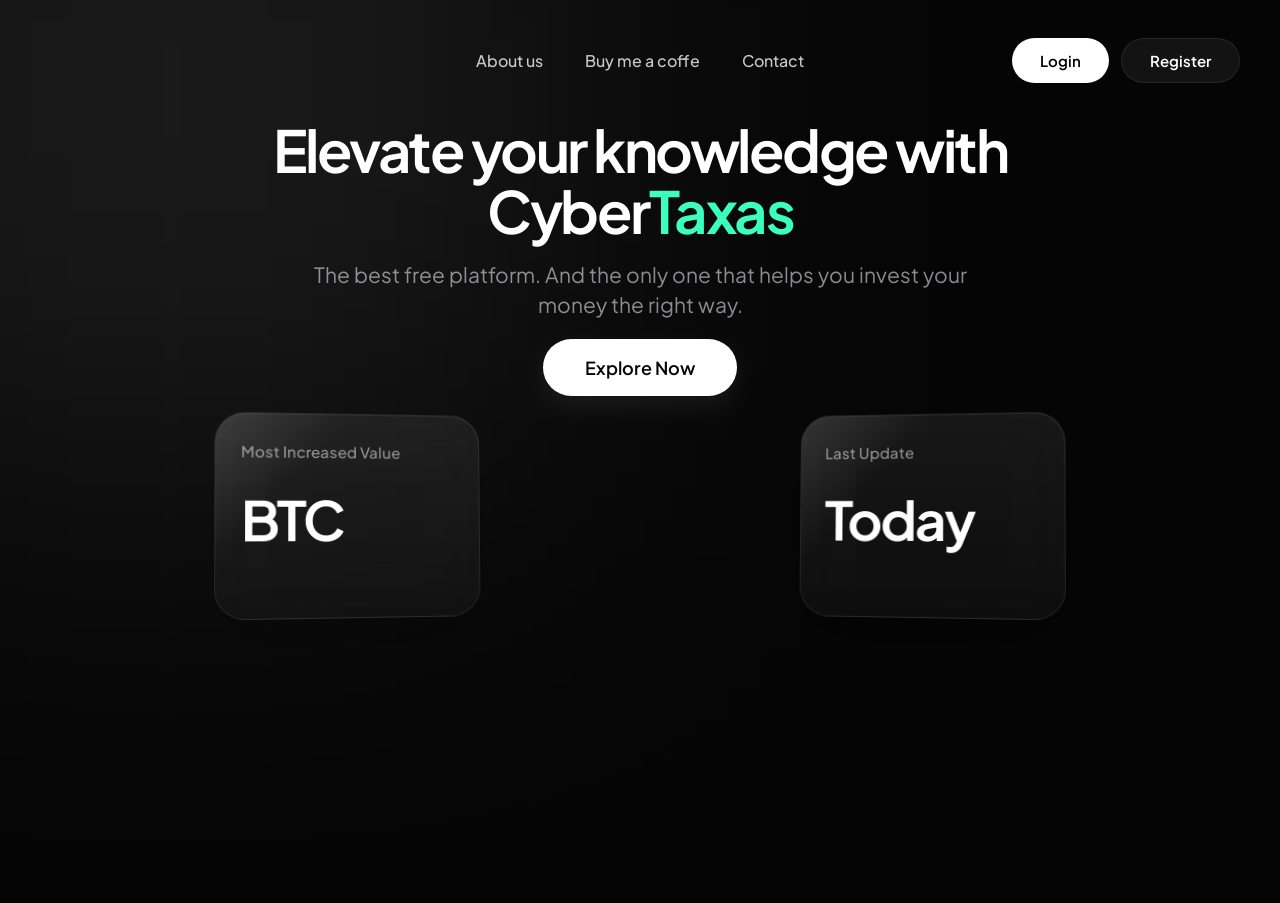
==== index.html @ c0848671 "ida 09/06" ====
<!doctype html>
<html lang="pt-br">
  <head>
    <meta charset="UTF-8" />
    <meta name="viewport" content="width=device-width, initial-scale=1.0" />
    <title>CyberTaxas | Elevate Your Knowledge</title>
    <link rel="stylesheet" href="css/styles.css" />
    <link rel="preconnect" href="https://fonts.googleapis.com" />
    <link rel="preconnect" href="https://fonts.gstatic.com" crossorigin />
    <link
      href="https://fonts.googleapis.com/css2?family=Plus+Jakarta+Sans:ital,wght@0,200..800;1,200..800&display=swap"
      rel="stylesheet"
    />
  </head>
  <body>
    <div class="bg-glow"></div>

    <main class="land-page">
      <header class="header">
        <nav class="links">
          <a href="aboutUs.html">About us</a>
          <a href="buyMeAcoffe.html">  Buy me a coffe</a>
          <a href="contato.html">Contact</a>
        </nav>

        <div class="login-buttons">
          <button class="btn btn-secondary">
            Login
          </button>
          <a href="register.html">
            <button class="btn btn-primary">Register</button>
          </a>
        </div>
      </header>

      <section class="main-brand">
        <h1 class="headline">
          Elevate your knowledge with Cyber<span
            style="color: rgb(56, 255, 189)"
            >Taxas</span
          >
        </h1>
        <p class="subheadline">
          The best free platform. And the only one that helps you invest your
          money the right way.
        </p>
        <a href="idh.html">
          <button class="btn btn-secondary button">Explore Now</button>
        </a>
      </section>

      <section class="visual-composition">
        <div class="floating-card card-left">
          <div class="card-header">
            <span class="card-title">Most Increased Value</span>
          </div>
          <h2 class="card-number">BTC</h2>
        </div>

        <div class="terra-video">
          <video autoplay muted loop playsinline class="coin-video">
            <source src="background.mp4" type="video/mp4" />
          </video>
        </div>

        <div class="floating-card card-right">
          <div class="card-header">
            <span class="card-title">Last Update</span>
          </div>
          <h2 class="card-number">Today</h2>
        </div>
      </section>
    </main>


  </body>
</html>
---- css/styles.css ----
* {
    margin: 0;
    padding: 0;
    box-sizing: border-box;
    font-family:
        "Plus Jakarta Sans",
        -apple-system,
        BlinkMacSystemFont,
        "SF Pro Display",
        "SF Pro",
        "Segoe UI",
        Roboto,
        sans-serif;
}

html,
body {
    width: 100%;
    height: 100%;
    overflow: hidden;
}

body {
    background-color: #050505;

    color: #ffffff;
    position: relative;
}

.bg-glow {
    position: absolute;

    width: 700px;
    height: 700px;

    left: -180px;
    top: -260px;

    background: rgba(255,255,255,0.10);

    filter: blur(180px);

    opacity: 0.95;

    mix-blend-mode: screen;

    z-index: 3;

    pointer-events: none;
}

.land-page {
    width: 100%;
    max-width: 1920px;

    margin: 0 auto;

    padding: 24px 40px;

    display: flex;
    flex-direction: column;
    align-items: center;

    position: relative;

    z-index: 1;
}


.header {
    width: 100%;

    height: 72px;

    display: flex;
    align-items: center;

    margin-bottom: 24px;

    position: relative;
}

.links {
    display: flex;
    gap: 42px;

    position: absolute;

    left: 50%;
    transform: translateX(-50%);
}

.links a {
    color: rgba(255,255,255,0.78);

    text-decoration: none;

    font-size: 16px;
    font-weight: 500;

    transition:
        opacity 0.25s ease,
        transform 0.25s ease;
}

.links a:hover {
    opacity: 1;
    transform: translateY(-1px);
}

.login-buttons {
    display: flex;
    gap: 12px;
    margin-left: auto;
    z-index: 2;
}

.btn {
    border: none;

    border-radius: 999px;

    cursor: pointer;

    font-weight: 600;

    transition:
        transform 0.25s ease,
        background 0.25s ease,
        opacity 0.25s ease;
}

.btn:hover {
    transform: scale(1.03);
}

.btn-primary {
    background: rgba(255,255,255,0.06);

    border: 1px solid rgba(255,255,255,0.08);

    color: white;

    padding: 12px 28px;

    font-size: 15px;

    backdrop-filter: blur(12px);
}

.btn-primary:hover {
    background: rgba(255,255,255,0.10);
}

.btn-secondary {
    background: white;

    color: black;

    padding: 12px 28px;

    font-size: 15px;
}

.button {
    padding: 17px 42px;

    font-size: 18px;

    box-shadow:
        0 10px 30px rgba(255,255,255,0.08);
}

/* ==========================================================================
   HERO TEXT
   ========================================================================== */

.main-brand {
    text-align: center;

    max-width: 880px;

    display: flex;
    flex-direction: column;
    align-items: center;

    gap: 18px;

    margin-bottom: 10px;

    position: relative;

    z-index: 5;
}

.headline {
    font-size: 58px;

    font-weight: 650;

    letter-spacing: -2.5px;

    line-height: 1.05;

    max-width: 900px;
}

.subheadline {
    color: #8A8A8E;

    font-size: 21px;

    line-height: 1.45;

    max-width: 680px;

    font-weight: 400;
}

.visual-composition {
    width: 100%;
    max-width: 1400px;

    height: 380px;

    display: flex;
    justify-content: center;
    align-items: center;

    position: relative;

    margin-top: -80px;

    perspective: 1400px;
}

.terra-video {
    position: absolute;

    width: 740px;
    height: 740px;

    top: 38%;
    left: 50%;
    transform: translate(-50%, -42%);
    
    z-index: 1;


    pointer-events: none;
}

.coin-video {
    width: 100%;
    height: 100%;

    object-fit: contain;

}


.floating-card {
    position: absolute;

    width: 260px;
    height: 205px;

    padding: 28px 24px;

    border-radius: 30px;

    background:
        linear-gradient(
            180deg,
            rgba(255,255,255,0.07),
            rgba(255,255,255,0.03)
        );

    border: 1px solid rgba(255,255,255,0.08);

    backdrop-filter: blur(24px);
    -webkit-backdrop-filter: blur(24px);

    box-shadow:
        0 20px 60px rgba(0,0,0,0.45),
        inset 0 1px 0 rgba(255,255,255,0.05);

    z-index: 4;

    overflow: hidden;
}

/* Reflexo interno premium */
.floating-card::before {
    content: "";

    position: absolute;

    inset: 0;

    background:
        linear-gradient(
            130deg,
            rgba(255,255,255,0.12),
            transparent 30%
        );

    pointer-events: none;
}

/* ==========================================================================
   POSICIONAMENTO DOS CARDS
   ========================================================================== */

.card-left {
    left: 15%;

    transform:
        rotateY(14deg)
        rotateX(4deg);

    animation:
        floatLeft 6s ease-in-out infinite;
}

.card-right {
    right: 15%;

    transform:
        rotateY(-14deg)
        rotateX(4deg);

    animation:
        floatRight 6s ease-in-out infinite;

    animation-delay: 3s;
}

/* ==========================================================================
   CARD CONTENT
   ========================================================================== */

.card-header {
    display: flex;
    justify-content: space-between;
    align-items: center;

    margin-bottom: 24px;
}

.card-title {
    color: rgba(255,255,255,0.52);

    font-size: 15px;

    font-weight: 500;
}

.card-arrow-btn {
    width: 28px;
    height: 28px;

    border: none;

    border-radius: 50%;

    background: white;

    color: black;

    display: flex;
    justify-content: center;
    align-items: center;

    cursor: pointer;
}

.card-number {
    font-size: 54px;

    font-weight: 650;

    letter-spacing: -2px;

    margin-bottom: 24px;
}

.progress-bar {
    width: 100%;
    height: 5px;

    border-radius: 999px;

    background: rgba(255,255,255,0.10);

    overflow: hidden;
}

.progress-fill {
    height: 100%;

    background: white;

    border-radius: inherit;
}

/* ==========================================================================
   ANIMAÇÕES
   ========================================================================== */

@keyframes floatLeft {
    0%, 100% {
        transform:
            translateY(0px)
            rotateY(14deg)
            rotateX(4deg);
    }

    50% {
        transform:
            translateY(-14px)
            rotateY(14deg)
            rotateX(4deg);
    }
}

@keyframes floatRight {
    0%, 100% {
        transform:
            translateY(0px)
            rotateY(-14deg)
            rotateX(4deg);
    }

    50% {
        transform:
            translateY(-14px)
            rotateY(-14deg)
            rotateX(4deg);
    }
}

/* ==========================================================================
   RESPONSIVIDADE
   ========================================================================== */

@media (max-width: 1200px) {

    .headline {
        font-size: 50px;
    }

    .terra-video {
        width: 620px;
        height: 620px;
    }

    .card-left {
        left: 10%;
    }

    .card-right {
        right: 10%;
    }
}

@media (max-width: 980px) {

    body {
        overflow-y: auto;
    }

    .links {
        display: none;
    }

    .headline {
        font-size: 42px;
    }

    .subheadline {
        font-size: 18px;
    }

    .visual-composition {
        height: 700px;
        margin-top: -20px;
    }

    .terra-video {
        width: 520px;
        height: 520px;

        top: 40%;
    }

    .floating-card {
        width: 240px;
        height: 190px;
    }

    .card-left {
        left: 5%;
        top: 52%;
    }

    .card-right {
        right: 5%;
        top: 18%;
    }
}

@media (max-width: 768px) {

    .land-page {
        padding: 20px;
    }

    .header {
        margin-bottom: 40px;
    }

    .headline {
        font-size: 36px;
        letter-spacing: -1.5px;
    }

    .subheadline {
        font-size: 16px;
    }

    .visual-composition {
        height: 650px;
    }

    .terra-video {
        width: 430px;
        height: 430px;

        top: 42%;
    }

    .floating-card {
        position: relative;

        left: unset;
        right: unset;
        top: unset;

        transform: none !important;

        animation: none;

        width: 100%;
        max-width: 320px;
    }

    .visual-composition {
        display: flex;
        flex-direction: column;
        gap: 24px;
    }
}
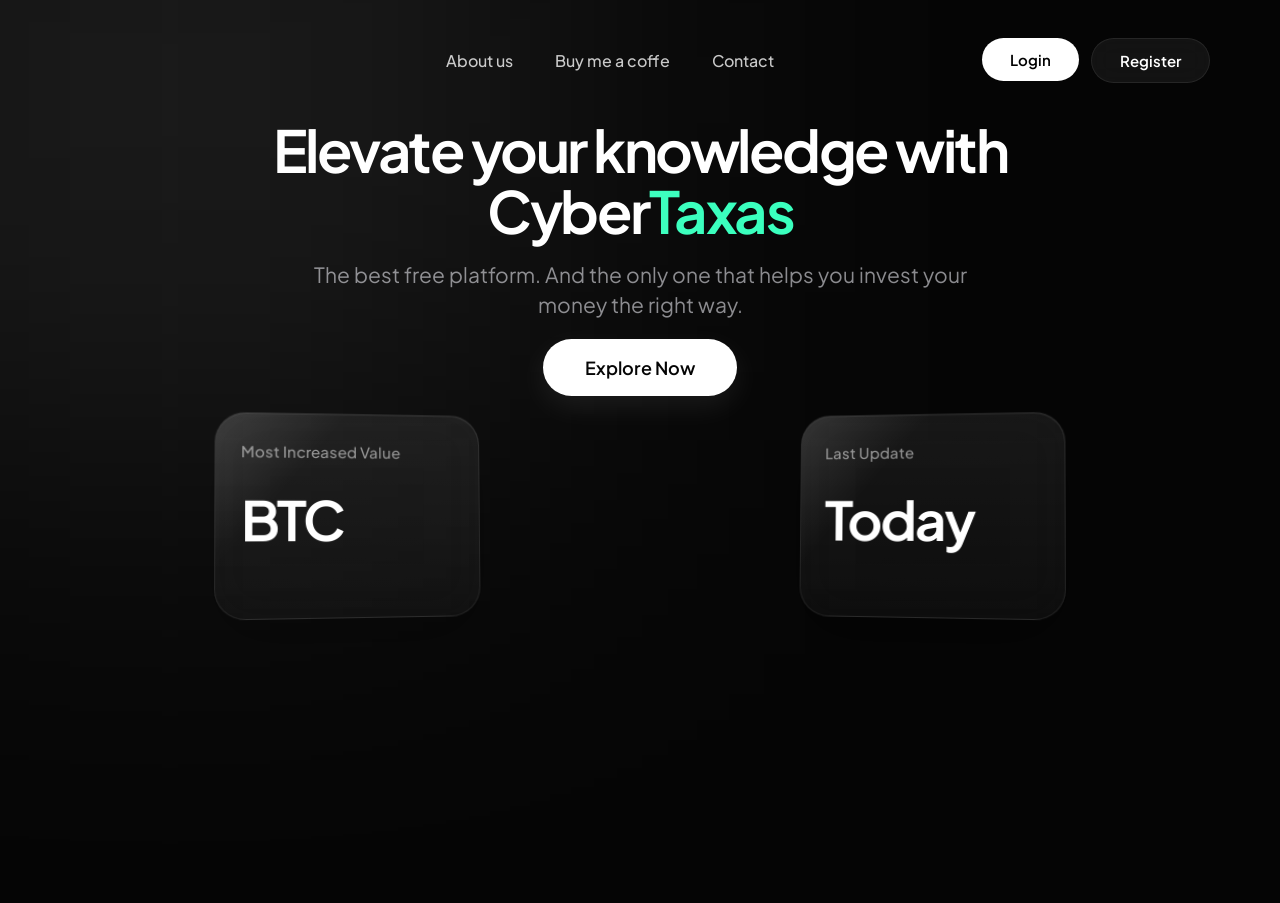
==== commit 831ed827: "ajustes no site, dia 10/06" ====
--- a/index.html
+++ b/index.html
@@ -19,14 +19,14 @@
       <header class="header">
         <nav class="links">
           <a href="aboutUs.html">About us</a>
-          <a href="buyMeAcoffe.html">  Buy me a coffe</a>
+          <a href="buyMeAcoffe.html"> Buy me a coffe</a>
           <a href="contato.html">Contact</a>
         </nav>
 
         <div class="login-buttons">
-          <button class="btn btn-secondary">
-            Login
-          </button>
+          <a href="login.html">
+            <button class="btn btn-secondary">Login</button>
+          </a>
           <a href="register.html">
             <button class="btn btn-primary">Register</button>
           </a>
@@ -71,7 +71,5 @@
         </div>
       </section>
     </main>
-
-
   </body>
 </html>
--- a/css/styles.css
+++ b/css/styles.css
@@ -1,174 +1,171 @@
 * {
-    margin: 0;
-    padding: 0;
-    box-sizing: border-box;
-    font-family:
-        "Plus Jakarta Sans",
-        -apple-system,
-        BlinkMacSystemFont,
-        "SF Pro Display",
-        "SF Pro",
-        "Segoe UI",
-        Roboto,
-        sans-serif;
+  margin: 0;
+  padding: 0;
+  box-sizing: border-box;
+  font-family:
+    "Plus Jakarta Sans",
+    -apple-system,
+    BlinkMacSystemFont,
+    "SF Pro Display",
+    "SF Pro",
+    "Segoe UI",
+    Roboto,
+    sans-serif;
 }
 
 html,
 body {
-    width: 100%;
-    height: 100%;
-    overflow: hidden;
+  width: 100%;
+  height: 100%;
+  overflow: hidden;
 }
 
 body {
-    background-color: #050505;
-
-    color: #ffffff;
-    position: relative;
+  background-color: #050505;
+
+  color: #ffffff;
+  position: relative;
 }
 
 .bg-glow {
-    position: absolute;
-
-    width: 700px;
-    height: 700px;
-
-    left: -180px;
-    top: -260px;
-
-    background: rgba(255,255,255,0.10);
-
-    filter: blur(180px);
-
-    opacity: 0.95;
-
-    mix-blend-mode: screen;
-
-    z-index: 3;
-
-    pointer-events: none;
+  position: absolute;
+
+  width: 700px;
+  height: 700px;
+
+  left: -180px;
+  top: -260px;
+
+  background: rgba(255, 255, 255, 0.1);
+
+  filter: blur(180px);
+
+  opacity: 0.95;
+
+  mix-blend-mode: screen;
+
+  z-index: 3;
+
+  pointer-events: none;
 }
 
 .land-page {
-    width: 100%;
-    max-width: 1920px;
-
-    margin: 0 auto;
-
-    padding: 24px 40px;
-
-    display: flex;
-    flex-direction: column;
-    align-items: center;
-
-    position: relative;
-
-    z-index: 1;
-}
-
+  width: 100%;
+  max-width: 1920px;
+
+  margin: 0 auto;
+
+  padding: 24px 40px;
+
+  display: flex;
+  flex-direction: column;
+  align-items: center;
+
+  position: relative;
+
+  z-index: 1;
+}
 
 .header {
-    width: 100%;
-
-    height: 72px;
-
-    display: flex;
-    align-items: center;
-
-    margin-bottom: 24px;
-
-    position: relative;
+  width: 100%;
+  height: 72px;
+  display: flex;
+  align-items: center;
+  justify-content: flex-end;
+  margin-bottom: 24px;
+  position: relative;
+  float: left;
+  left: -30px;
 }
 
 .links {
-    display: flex;
-    gap: 42px;
-
-    position: absolute;
-
-    left: 50%;
-    transform: translateX(-50%);
+  display: flex;
+  gap: 42px;
+
+  position: absolute;
+
+  left: 50%;
+  transform: translateX(-50%);
 }
 
 .links a {
-    color: rgba(255,255,255,0.78);
-
-    text-decoration: none;
-
-    font-size: 16px;
-    font-weight: 500;
-
-    transition:
-        opacity 0.25s ease,
-        transform 0.25s ease;
+  color: rgba(255, 255, 255, 0.78);
+
+  text-decoration: none;
+
+  font-size: 16px;
+  font-weight: 500;
+
+  transition:
+    opacity 0.25s ease,
+    transform 0.25s ease;
 }
 
 .links a:hover {
-    opacity: 1;
-    transform: translateY(-1px);
+  opacity: 1;
+  transform: translateY(-1px);
 }
 
 .login-buttons {
-    display: flex;
-    gap: 12px;
-    margin-left: auto;
-    z-index: 2;
+  display: flex;
+  gap: 12px;
+  margin-left: auto;
+  z-index: 2;
 }
 
 .btn {
-    border: none;
-
-    border-radius: 999px;
-
-    cursor: pointer;
-
-    font-weight: 600;
-
-    transition:
-        transform 0.25s ease,
-        background 0.25s ease,
-        opacity 0.25s ease;
+  border: none;
+
+  border-radius: 999px;
+
+  cursor: pointer;
+
+  font-weight: 600;
+
+  transition:
+    transform 0.25s ease,
+    background 0.25s ease,
+    opacity 0.25s ease;
 }
 
 .btn:hover {
-    transform: scale(1.03);
+  transform: scale(1.03);
 }
 
 .btn-primary {
-    background: rgba(255,255,255,0.06);
-
-    border: 1px solid rgba(255,255,255,0.08);
-
-    color: white;
-
-    padding: 12px 28px;
-
-    font-size: 15px;
-
-    backdrop-filter: blur(12px);
+  background: rgba(255, 255, 255, 0.06);
+
+  border: 1px solid rgba(255, 255, 255, 0.08);
+
+  color: white;
+
+  padding: 12px 28px;
+
+  font-size: 15px;
+
+  backdrop-filter: blur(12px);
 }
 
 .btn-primary:hover {
-    background: rgba(255,255,255,0.10);
+  background: rgba(255, 255, 255, 0.1);
 }
 
 .btn-secondary {
-    background: white;
-
-    color: black;
-
-    padding: 12px 28px;
-
-    font-size: 15px;
+  background: white;
+
+  color: black;
+
+  padding: 12px 28px;
+
+  font-size: 15px;
 }
 
 .button {
-    padding: 17px 42px;
-
-    font-size: 18px;
-
-    box-shadow:
-        0 10px 30px rgba(255,255,255,0.08);
+  padding: 17px 42px;
+
+  font-size: 18px;
+
+  box-shadow: 0 10px 30px rgba(255, 255, 255, 0.08);
 }
 
 /* ==========================================================================
@@ -176,136 +173,131 @@
    ========================================================================== */
 
 .main-brand {
-    text-align: center;
-
-    max-width: 880px;
-
-    display: flex;
-    flex-direction: column;
-    align-items: center;
-
-    gap: 18px;
-
-    margin-bottom: 10px;
-
-    position: relative;
-
-    z-index: 5;
+  text-align: center;
+
+  max-width: 880px;
+
+  display: flex;
+  flex-direction: column;
+  align-items: center;
+
+  gap: 18px;
+
+  margin-bottom: 10px;
+
+  position: relative;
+
+  z-index: 5;
 }
 
 .headline {
-    font-size: 58px;
-
-    font-weight: 650;
-
-    letter-spacing: -2.5px;
-
-    line-height: 1.05;
-
-    max-width: 900px;
+  font-size: 58px;
+
+  font-weight: 650;
+
+  letter-spacing: -2.5px;
+
+  line-height: 1.05;
+
+  max-width: 900px;
 }
 
 .subheadline {
-    color: #8A8A8E;
-
-    font-size: 21px;
-
-    line-height: 1.45;
-
-    max-width: 680px;
-
-    font-weight: 400;
+  color: #8a8a8e;
+
+  font-size: 21px;
+
+  line-height: 1.45;
+
+  max-width: 680px;
+
+  font-weight: 400;
 }
 
 .visual-composition {
-    width: 100%;
-    max-width: 1400px;
-
-    height: 380px;
-
-    display: flex;
-    justify-content: center;
-    align-items: center;
-
-    position: relative;
-
-    margin-top: -80px;
-
-    perspective: 1400px;
+  width: 100%;
+  max-width: 1400px;
+
+  height: 380px;
+
+  display: flex;
+  justify-content: center;
+  align-items: center;
+
+  position: relative;
+
+  margin-top: -80px;
+
+  perspective: 1400px;
 }
 
 .terra-video {
-    position: absolute;
-
-    width: 740px;
-    height: 740px;
-
-    top: 38%;
-    left: 50%;
-    transform: translate(-50%, -42%);
-    
-    z-index: 1;
-
-
-    pointer-events: none;
+  position: absolute;
+
+  width: 740px;
+  height: 740px;
+
+  top: 38%;
+  left: 50%;
+  transform: translate(-50%, -42%);
+
+  z-index: 1;
+
+  pointer-events: none;
 }
 
 .coin-video {
-    width: 100%;
-    height: 100%;
-
-    object-fit: contain;
-
-}
-
+  width: 100%;
+  height: 100%;
+
+  object-fit: contain;
+}
 
 .floating-card {
-    position: absolute;
-
-    width: 260px;
-    height: 205px;
-
-    padding: 28px 24px;
-
-    border-radius: 30px;
-
-    background:
-        linear-gradient(
-            180deg,
-            rgba(255,255,255,0.07),
-            rgba(255,255,255,0.03)
-        );
-
-    border: 1px solid rgba(255,255,255,0.08);
-
-    backdrop-filter: blur(24px);
-    -webkit-backdrop-filter: blur(24px);
-
-    box-shadow:
-        0 20px 60px rgba(0,0,0,0.45),
-        inset 0 1px 0 rgba(255,255,255,0.05);
-
-    z-index: 4;
-
-    overflow: hidden;
+  position: absolute;
+
+  width: 260px;
+  height: 205px;
+
+  padding: 28px 24px;
+
+  border-radius: 30px;
+
+  background: linear-gradient(
+    180deg,
+    rgba(255, 255, 255, 0.07),
+    rgba(255, 255, 255, 0.03)
+  );
+
+  border: 1px solid rgba(255, 255, 255, 0.08);
+
+  backdrop-filter: blur(24px);
+  -webkit-backdrop-filter: blur(24px);
+
+  box-shadow:
+    0 20px 60px rgba(0, 0, 0, 0.45),
+    inset 0 1px 0 rgba(255, 255, 255, 0.05);
+
+  z-index: 4;
+
+  overflow: hidden;
 }
 
 /* Reflexo interno premium */
 .floating-card::before {
-    content: "";
-
-    position: absolute;
-
-    inset: 0;
-
-    background:
-        linear-gradient(
-            130deg,
-            rgba(255,255,255,0.12),
-            transparent 30%
-        );
-
-    pointer-events: none;
+  content: "";
+
+  position: absolute;
+
+  inset: 0;
+
+  background: linear-gradient(
+    130deg,
+    rgba(255, 255, 255, 0.12),
+    transparent 30%
+  );
+
+  pointer-events: none;
 }
 
 /* ==========================================================================
@@ -313,27 +305,21 @@
    ========================================================================== */
 
 .card-left {
-    left: 15%;
-
-    transform:
-        rotateY(14deg)
-        rotateX(4deg);
-
-    animation:
-        floatLeft 6s ease-in-out infinite;
+  left: 15%;
+
+  transform: rotateY(14deg) rotateX(4deg);
+
+  animation: floatLeft 6s ease-in-out infinite;
 }
 
 .card-right {
-    right: 15%;
-
-    transform:
-        rotateY(-14deg)
-        rotateX(4deg);
-
-    animation:
-        floatRight 6s ease-in-out infinite;
-
-    animation-delay: 3s;
+  right: 15%;
+
+  transform: rotateY(-14deg) rotateX(4deg);
+
+  animation: floatRight 6s ease-in-out infinite;
+
+  animation-delay: 3s;
 }
 
 /* ==========================================================================
@@ -341,67 +327,67 @@
    ========================================================================== */
 
 .card-header {
-    display: flex;
-    justify-content: space-between;
-    align-items: center;
-
-    margin-bottom: 24px;
+  display: flex;
+  justify-content: space-between;
+  align-items: center;
+
+  margin-bottom: 24px;
 }
 
 .card-title {
-    color: rgba(255,255,255,0.52);
-
-    font-size: 15px;
-
-    font-weight: 500;
+  color: rgba(255, 255, 255, 0.52);
+
+  font-size: 15px;
+
+  font-weight: 500;
 }
 
 .card-arrow-btn {
-    width: 28px;
-    height: 28px;
-
-    border: none;
-
-    border-radius: 50%;
-
-    background: white;
-
-    color: black;
-
-    display: flex;
-    justify-content: center;
-    align-items: center;
-
-    cursor: pointer;
+  width: 28px;
+  height: 28px;
+
+  border: none;
+
+  border-radius: 50%;
+
+  background: white;
+
+  color: black;
+
+  display: flex;
+  justify-content: center;
+  align-items: center;
+
+  cursor: pointer;
 }
 
 .card-number {
-    font-size: 54px;
-
-    font-weight: 650;
-
-    letter-spacing: -2px;
-
-    margin-bottom: 24px;
+  font-size: 54px;
+
+  font-weight: 650;
+
+  letter-spacing: -2px;
+
+  margin-bottom: 24px;
 }
 
 .progress-bar {
-    width: 100%;
-    height: 5px;
-
-    border-radius: 999px;
-
-    background: rgba(255,255,255,0.10);
-
-    overflow: hidden;
+  width: 100%;
+  height: 5px;
+
+  border-radius: 999px;
+
+  background: rgba(255, 255, 255, 0.1);
+
+  overflow: hidden;
 }
 
 .progress-fill {
-    height: 100%;
-
-    background: white;
-
-    border-radius: inherit;
+  height: 100%;
+
+  background: white;
+
+  border-radius: inherit;
 }
 
 /* ==========================================================================
@@ -409,35 +395,25 @@
    ========================================================================== */
 
 @keyframes floatLeft {
-    0%, 100% {
-        transform:
-            translateY(0px)
-            rotateY(14deg)
-            rotateX(4deg);
-    }
-
-    50% {
-        transform:
-            translateY(-14px)
-            rotateY(14deg)
-            rotateX(4deg);
-    }
+  0%,
+  100% {
+    transform: translateY(0px) rotateY(14deg) rotateX(4deg);
+  }
+
+  50% {
+    transform: translateY(-14px) rotateY(14deg) rotateX(4deg);
+  }
 }
 
 @keyframes floatRight {
-    0%, 100% {
-        transform:
-            translateY(0px)
-            rotateY(-14deg)
-            rotateX(4deg);
-    }
-
-    50% {
-        transform:
-            translateY(-14px)
-            rotateY(-14deg)
-            rotateX(4deg);
-    }
+  0%,
+  100% {
+    transform: translateY(0px) rotateY(-14deg) rotateX(4deg);
+  }
+
+  50% {
+    transform: translateY(-14px) rotateY(-14deg) rotateX(4deg);
+  }
 }
 
 /* ==========================================================================
@@ -445,119 +421,116 @@
    ========================================================================== */
 
 @media (max-width: 1200px) {
-
-    .headline {
-        font-size: 50px;
-    }
-
-    .terra-video {
-        width: 620px;
-        height: 620px;
-    }
-
-    .card-left {
-        left: 10%;
-    }
-
-    .card-right {
-        right: 10%;
-    }
+  .headline {
+    font-size: 50px;
+  }
+
+  .terra-video {
+    width: 620px;
+    height: 620px;
+  }
+
+  .card-left {
+    left: 10%;
+  }
+
+  .card-right {
+    right: 10%;
+  }
 }
 
 @media (max-width: 980px) {
-
-    body {
-        overflow-y: auto;
-    }
-
-    .links {
-        display: none;
-    }
-
-    .headline {
-        font-size: 42px;
-    }
-
-    .subheadline {
-        font-size: 18px;
-    }
-
-    .visual-composition {
-        height: 700px;
-        margin-top: -20px;
-    }
-
-    .terra-video {
-        width: 520px;
-        height: 520px;
-
-        top: 40%;
-    }
-
-    .floating-card {
-        width: 240px;
-        height: 190px;
-    }
-
-    .card-left {
-        left: 5%;
-        top: 52%;
-    }
-
-    .card-right {
-        right: 5%;
-        top: 18%;
-    }
+  body {
+    overflow-y: auto;
+  }
+
+  .links {
+    display: none;
+  }
+
+  .headline {
+    font-size: 42px;
+  }
+
+  .subheadline {
+    font-size: 18px;
+  }
+
+  .visual-composition {
+    height: 700px;
+    margin-top: -20px;
+  }
+
+  .terra-video {
+    width: 520px;
+    height: 520px;
+
+    top: 40%;
+  }
+
+  .floating-card {
+    width: 240px;
+    height: 190px;
+  }
+
+  .card-left {
+    left: 5%;
+    top: 52%;
+  }
+
+  .card-right {
+    right: 5%;
+    top: 18%;
+  }
 }
 
 @media (max-width: 768px) {
-
-    .land-page {
-        padding: 20px;
-    }
-
-    .header {
-        margin-bottom: 40px;
-    }
-
-    .headline {
-        font-size: 36px;
-        letter-spacing: -1.5px;
-    }
-
-    .subheadline {
-        font-size: 16px;
-    }
-
-    .visual-composition {
-        height: 650px;
-    }
-
-    .terra-video {
-        width: 430px;
-        height: 430px;
-
-        top: 42%;
-    }
-
-    .floating-card {
-        position: relative;
-
-        left: unset;
-        right: unset;
-        top: unset;
-
-        transform: none !important;
-
-        animation: none;
-
-        width: 100%;
-        max-width: 320px;
-    }
-
-    .visual-composition {
-        display: flex;
-        flex-direction: column;
-        gap: 24px;
-    }
-}   +  .land-page {
+    padding: 20px;
+  }
+
+  .header {
+    margin-bottom: 40px;
+  }
+
+  .headline {
+    font-size: 36px;
+    letter-spacing: -1.5px;
+  }
+
+  .subheadline {
+    font-size: 16px;
+  }
+
+  .visual-composition {
+    height: 650px;
+  }
+
+  .terra-video {
+    width: 430px;
+    height: 430px;
+
+    top: 42%;
+  }
+
+  .floating-card {
+    position: relative;
+
+    left: unset;
+    right: unset;
+    top: unset;
+
+    transform: none !important;
+
+    animation: none;
+
+    width: 100%;
+    max-width: 320px;
+  }
+
+  .visual-composition {
+    display: flex;
+    flex-direction: column;
+    gap: 24px;
+  }
+}
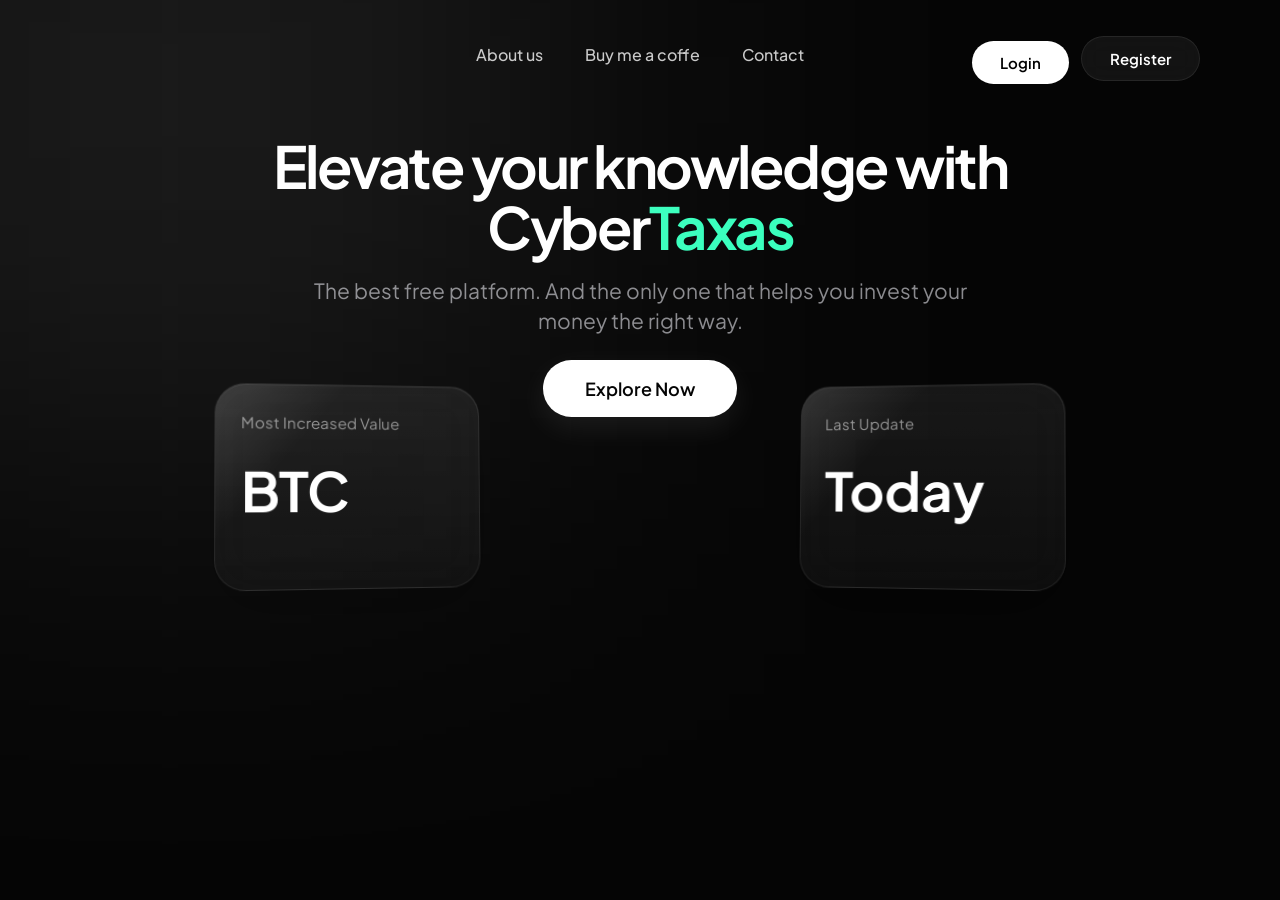
==== commit 05602732: "alterações para adaptação ao mobile" ====
--- a/index.html
+++ b/index.html
@@ -20,7 +20,7 @@
         <nav class="links">
           <a href="aboutUs.html">About us</a>
           <a href="buyMeAcoffe.html"> Buy me a coffe</a>
-          <a href="contato.html">Contact</a>
+          <a href="#">Contact</a>
         </nav>
 
         <div class="login-buttons">
--- a/css/styles.css
+++ b/css/styles.css
@@ -7,7 +7,6 @@
     -apple-system,
     BlinkMacSystemFont,
     "SF Pro Display",
-    "SF Pro",
     "Segoe UI",
     Roboto,
     sans-serif;
@@ -22,39 +21,30 @@
 
 body {
   background-color: #050505;
-
   color: #ffffff;
   position: relative;
 }
 
+/* GLOW */
 .bg-glow {
   position: absolute;
-
   width: 700px;
   height: 700px;
-
   left: -180px;
   top: -260px;
-
   background: rgba(255, 255, 255, 0.1);
-
   filter: blur(180px);
-
   opacity: 0.95;
-
   mix-blend-mode: screen;
-
   z-index: 3;
-
   pointer-events: none;
 }
 
+/* CONTAINER */
 .land-page {
   width: 100%;
   max-width: 1920px;
-
   margin: 0 auto;
-
   padding: 24px 40px;
 
   display: flex;
@@ -62,158 +52,129 @@
   align-items: center;
 
   position: relative;
-
   z-index: 1;
 }
 
+/* HEADER */
 .header {
   width: 100%;
   height: 72px;
+
   display: flex;
   align-items: center;
   justify-content: flex-end;
-  margin-bottom: 24px;
-  position: relative;
-  float: left;
-  left: -30px;
-}
-
+
+  position: relative;
+}
+
+/* MENU CENTRAL */
 .links {
   display: flex;
   gap: 42px;
 
   position: absolute;
-
+  top: 20px;
   left: 50%;
   transform: translateX(-50%);
 }
 
 .links a {
   color: rgba(255, 255, 255, 0.78);
-
   text-decoration: none;
-
   font-size: 16px;
   font-weight: 500;
 
-  transition:
-    opacity 0.25s ease,
-    transform 0.25s ease;
+  transition: 0.25s;
 }
 
 .links a:hover {
   opacity: 1;
-  transform: translateY(-1px);
-}
-
+  transform: translateY(-2px);
+  color: #ffffff;
+}
+
+/* LOGIN BUTTONS */
 .login-buttons {
+  position: absolute;
+  top: 12px;
+  right: 40px;
+
   display: flex;
   gap: 12px;
-  margin-left: auto;
-  z-index: 2;
-}
-
+}
+
+/* BOTÕES */
 .btn {
   border: none;
-
   border-radius: 999px;
-
   cursor: pointer;
-
   font-weight: 600;
 
-  transition:
-    transform 0.25s ease,
-    background 0.25s ease,
-    opacity 0.25s ease;
+  transition: 0.25s;
 }
 
 .btn:hover {
-  transform: scale(1.03);
+  transform: scale(1.05);
 }
 
 .btn-primary {
   background: rgba(255, 255, 255, 0.06);
-
   border: 1px solid rgba(255, 255, 255, 0.08);
-
   color: white;
-
   padding: 12px 28px;
-
   font-size: 15px;
-
   backdrop-filter: blur(12px);
 }
 
 .btn-primary:hover {
-  background: rgba(255, 255, 255, 0.1);
+  background: rgba(255, 255, 255, 0.12);
 }
 
 .btn-secondary {
   background: white;
-
   color: black;
-
   padding: 12px 28px;
-
   font-size: 15px;
+  margin-top: 5px;
 }
 
 .button {
   padding: 17px 42px;
-
   font-size: 18px;
-
   box-shadow: 0 10px 30px rgba(255, 255, 255, 0.08);
-}
-
-/* ==========================================================================
-   HERO TEXT
-   ========================================================================== */
-
+  
+}
+
+/* HERO */
 .main-brand {
   text-align: center;
-
   max-width: 880px;
 
   display: flex;
   flex-direction: column;
   align-items: center;
-
   gap: 18px;
 
-  margin-bottom: 10px;
-
-  position: relative;
-
+  margin-top: 40px;
+  position: relative;
   z-index: 5;
 }
 
 .headline {
   font-size: 58px;
-
   font-weight: 650;
-
   letter-spacing: -2.5px;
-
   line-height: 1.05;
-
-  max-width: 900px;
 }
 
 .subheadline {
   color: #8a8a8e;
-
   font-size: 21px;
-
   line-height: 1.45;
-
   max-width: 680px;
-
-  font-weight: 400;
-}
-
+}
+
+/* VISUAL */
 .visual-composition {
   width: 100%;
   max-width: 1400px;
@@ -225,15 +186,14 @@
   align-items: center;
 
   position: relative;
-
-  margin-top: -80px;
+  margin-top: -120px;
 
   perspective: 1400px;
 }
 
+/* VIDEO */
 .terra-video {
   position: absolute;
-
   width: 740px;
   height: 740px;
 
@@ -242,17 +202,16 @@
   transform: translate(-50%, -42%);
 
   z-index: 1;
-
   pointer-events: none;
 }
 
 .coin-video {
   width: 100%;
   height: 100%;
-
   object-fit: contain;
 }
 
+/* CARDS */
 .floating-card {
   position: absolute;
 
@@ -260,7 +219,6 @@
   height: 205px;
 
   padding: 28px 24px;
-
   border-radius: 30px;
 
   background: linear-gradient(
@@ -279,16 +237,12 @@
     inset 0 1px 0 rgba(255, 255, 255, 0.05);
 
   z-index: 4;
-
   overflow: hidden;
 }
 
-/* Reflexo interno premium */
 .floating-card::before {
   content: "";
-
-  position: absolute;
-
+  position: absolute;
   inset: 0;
 
   background: linear-gradient(
@@ -296,110 +250,45 @@
     rgba(255, 255, 255, 0.12),
     transparent 30%
   );
-
-  pointer-events: none;
-}
-
-/* ==========================================================================
-   POSICIONAMENTO DOS CARDS
-   ========================================================================== */
-
+}
+
+/* POSIÇÃO CARDS */
 .card-left {
   left: 15%;
-
   transform: rotateY(14deg) rotateX(4deg);
-
   animation: floatLeft 6s ease-in-out infinite;
 }
 
 .card-right {
   right: 15%;
-
   transform: rotateY(-14deg) rotateX(4deg);
-
   animation: floatRight 6s ease-in-out infinite;
-
   animation-delay: 3s;
 }
 
-/* ==========================================================================
-   CARD CONTENT
-   ========================================================================== */
-
+/* CARD CONTENT */
 .card-header {
   display: flex;
   justify-content: space-between;
-  align-items: center;
-
   margin-bottom: 24px;
 }
 
 .card-title {
   color: rgba(255, 255, 255, 0.52);
-
   font-size: 15px;
-
-  font-weight: 500;
-}
-
-.card-arrow-btn {
-  width: 28px;
-  height: 28px;
-
-  border: none;
-
-  border-radius: 50%;
-
-  background: white;
-
-  color: black;
-
-  display: flex;
-  justify-content: center;
-  align-items: center;
-
-  cursor: pointer;
 }
 
 .card-number {
   font-size: 54px;
-
   font-weight: 650;
-
-  letter-spacing: -2px;
-
-  margin-bottom: 24px;
-}
-
-.progress-bar {
-  width: 100%;
-  height: 5px;
-
-  border-radius: 999px;
-
-  background: rgba(255, 255, 255, 0.1);
-
-  overflow: hidden;
-}
-
-.progress-fill {
-  height: 100%;
-
-  background: white;
-
-  border-radius: inherit;
-}
-
-/* ==========================================================================
-   ANIMAÇÕES
-   ========================================================================== */
-
+}
+
+/* ANIMAÇÕES */
 @keyframes floatLeft {
   0%,
   100% {
-    transform: translateY(0px) rotateY(14deg) rotateX(4deg);
-  }
-
+    transform: translateY(0) rotateY(14deg) rotateX(4deg);
+  }
   50% {
     transform: translateY(-14px) rotateY(14deg) rotateX(4deg);
   }
@@ -408,44 +297,40 @@
 @keyframes floatRight {
   0%,
   100% {
-    transform: translateY(0px) rotateY(-14deg) rotateX(4deg);
-  }
-
+    transform: translateY(0) rotateY(-14deg) rotateX(4deg);
+  }
   50% {
     transform: translateY(-14px) rotateY(-14deg) rotateX(4deg);
   }
 }
 
-/* ==========================================================================
-   RESPONSIVIDADE
-   ========================================================================== */
-
-@media (max-width: 1200px) {
-  .headline {
-    font-size: 50px;
-  }
-
-  .terra-video {
-    width: 620px;
-    height: 620px;
-  }
-
-  .card-left {
-    left: 10%;
-  }
-
-  .card-right {
-    right: 10%;
-  }
-}
-
+/* RESPONSIVO */
 @media (max-width: 980px) {
   body {
     overflow-y: auto;
   }
 
-  .links {
-    display: none;
+  @media (max-width: 980px) {
+    .links {
+      display: flex;
+      flex-direction: row;
+      justify-content: center;
+      gap: 20px;
+
+      position: absolute;
+      top: 10px;
+      left: 50%;
+      transform: translateX(-50%);
+
+      width: 100%;
+    }
+
+    .links a {
+      font-size: 14px;
+    }
+    .login-buttons {
+      top: 50px;
+    }
   }
 
   .headline {
@@ -460,28 +345,6 @@
     height: 700px;
     margin-top: -20px;
   }
-
-  .terra-video {
-    width: 520px;
-    height: 520px;
-
-    top: 40%;
-  }
-
-  .floating-card {
-    width: 240px;
-    height: 190px;
-  }
-
-  .card-left {
-    left: 5%;
-    top: 52%;
-  }
-
-  .card-right {
-    right: 5%;
-    top: 18%;
-  }
 }
 
 @media (max-width: 768px) {
@@ -489,13 +352,8 @@
     padding: 20px;
   }
 
-  .header {
-    margin-bottom: 40px;
-  }
-
   .headline {
     font-size: 36px;
-    letter-spacing: -1.5px;
   }
 
   .subheadline {
@@ -503,34 +361,15 @@
   }
 
   .visual-composition {
-    height: 650px;
-  }
-
-  .terra-video {
-    width: 430px;
-    height: 430px;
-
-    top: 42%;
+    flex-direction: column;
+    gap: 24px;
   }
 
   .floating-card {
     position: relative;
-
-    left: unset;
-    right: unset;
-    top: unset;
-
     transform: none !important;
-
     animation: none;
-
     width: 100%;
     max-width: 320px;
   }
-
-  .visual-composition {
-    display: flex;
-    flex-direction: column;
-    gap: 24px;
-  }
-}
+}
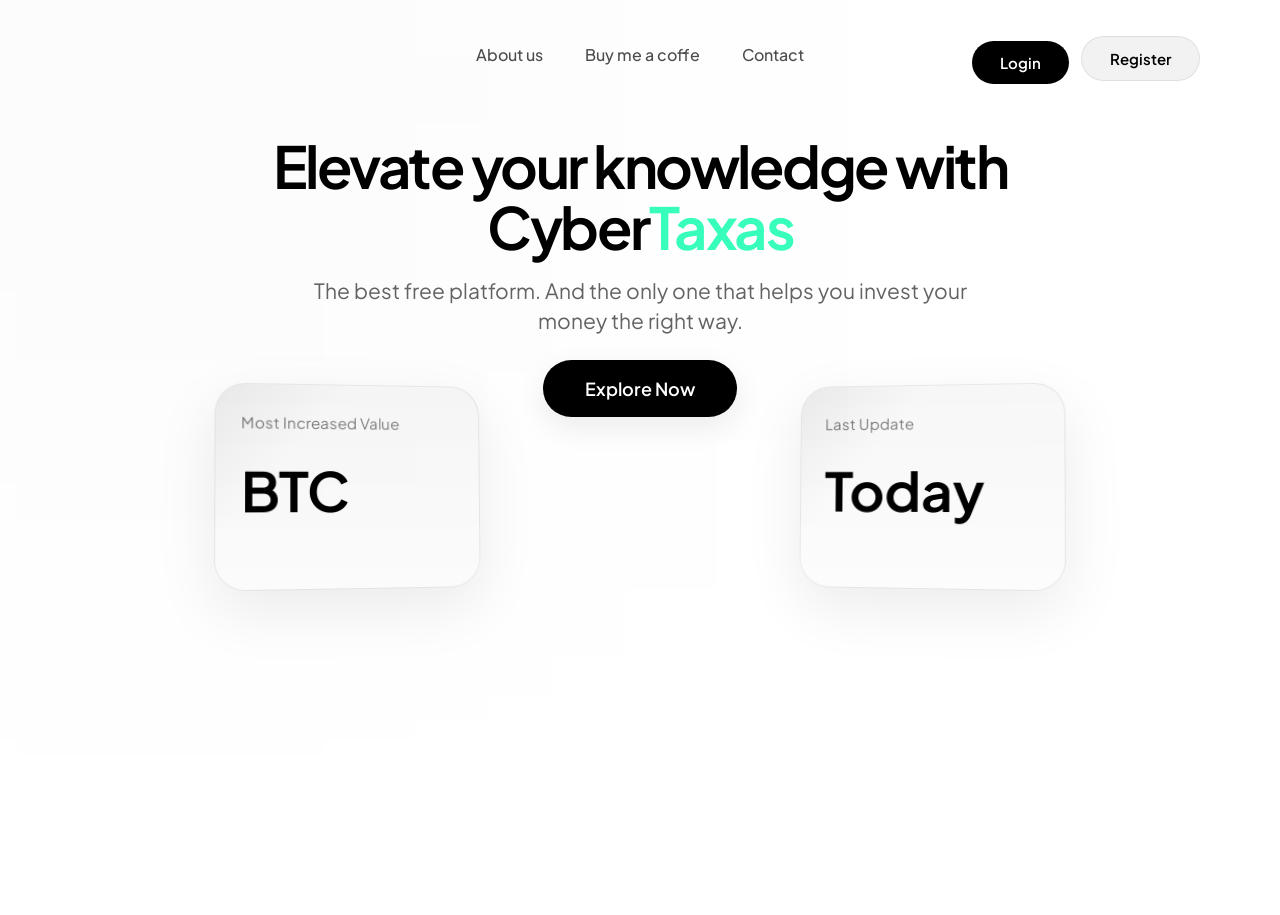
==== commit 02743578: "About Us refeito" ====
--- a/index.html
+++ b/index.html
@@ -57,11 +57,15 @@
           <h2 class="card-number">BTC</h2>
         </div>
 
-        <div class="terra-video">
-          <video autoplay muted loop playsinline class="coin-video">
-            <source src="background.mp4" type="video/mp4" />
-          </video>
-        </div>
+      <div class="terra-video">
+        <video autoplay muted loop playsinline class="coin-video video-light">
+          <source src="videos/background-light.mp4" type="video/mp4" />
+        </video>
+
+        <video autoplay muted loop playsinline class="coin-video video-dark">
+          <source src="videos/background-dark.mp4" type="video/mp4" />
+        </video>
+      </div>
 
         <div class="floating-card card-right">
           <div class="card-header">
--- a/css/styles.css
+++ b/css/styles.css
@@ -1,3 +1,87 @@
+:root {
+  --bg-color: #050505;
+  --text-primary: #ffffff;
+  --text-secondary: #8a8a8e;
+  --text-links: rgba(255, 255, 255, 0.78);
+  
+  --card-bg: linear-gradient(180deg, rgba(255, 255, 255, 0.07), rgba(255, 255, 255, 0.03));
+  --card-border: rgba(255, 255, 255, 0.08);
+  --card-highlight: rgba(255, 255, 255, 0.12);
+  --card-shadow: rgba(0, 0, 0, 0.45);
+  --card-title-color: rgba(255, 255, 255, 0.52);
+  
+  --btn-pri-bg: rgba(255, 255, 255, 0.06);
+  --btn-pri-border: rgba(255, 255, 255, 0.08);
+  --btn-pri-text: #ffffff;
+  --btn-pri-hover: rgba(255, 255, 255, 0.12);
+  
+  --btn-sec-bg: #ffffff;
+  --btn-sec-text: #000000;
+  
+  --glow-bg: rgba(255, 255, 255, 0.1);
+  --glow-mix-mode: screen;
+  --glow-opacity: 0.95;
+}
+
+
+@media (prefers-color-scheme: light) {
+  :root {
+    --bg-color: #FFFFF;
+    --text-primary: #000000;
+    --text-secondary: #636366;
+    --text-links: rgba(0, 0, 0, 0.7);
+    
+    --card-bg: linear-gradient(180deg, rgba(0, 0, 0, 0.03), rgba(0, 0, 0, 0.01));
+    --card-border: rgba(0, 0, 0, 0.08);
+    --card-highlight: rgba(0, 0, 0, 0.05);
+    --card-shadow: rgba(0, 0, 0, 0.08);
+    --card-title-color: rgba(0, 0, 0, 0.5);
+    
+    --btn-pri-bg: rgba(0, 0, 0, 0.05);
+    --btn-pri-border: rgba(0, 0, 0, 0.08);
+    --btn-pri-text: #000000;
+    --btn-pri-hover: rgba(0, 0, 0, 0.1);
+    
+    --btn-sec-bg: #000000;
+    --btn-sec-text: #ffffff;
+    
+    --glow-bg: rgba(0, 0, 0, 0.03);
+    --glow-mix-mode: multiply;
+    --glow-opacity: 0.5;
+  }
+}
+
+.video-dark {
+  display: none;
+}
+.video-light {
+  display: block;
+  margin-top: 40px; 
+}
+
+@media (prefers-color-scheme: dark) {
+  .video-light {
+    display: none !important;
+  }
+  .video-dark {
+    display: block !important;
+    margin-top: 45px; 
+  }
+}
+
+@media (prefers-color-scheme: light) {
+  .video-dark {
+    display: none !important;
+    
+  }
+  .video-light {
+    display: block !important;
+    
+    margin-top: 45px; 
+  }
+}
+
+
 * {
   margin: 0;
   padding: 0;
@@ -20,9 +104,10 @@
 }
 
 body {
-  background-color: #050505;
-  color: #ffffff;
+  background-color: var(--bg-color);
+  color: var(--text-primary);
   position: relative;
+  transition: background-color 0.3s ease, color 0.3s ease;
 }
 
 /* GLOW */
@@ -32,10 +117,10 @@
   height: 700px;
   left: -180px;
   top: -260px;
-  background: rgba(255, 255, 255, 0.1);
+  background: var(--glow-bg);
   filter: blur(180px);
-  opacity: 0.95;
-  mix-blend-mode: screen;
+  opacity: var(--glow-opacity);
+  mix-blend-mode: var(--glow-mix-mode);
   z-index: 3;
   pointer-events: none;
 }
@@ -46,11 +131,9 @@
   max-width: 1920px;
   margin: 0 auto;
   padding: 24px 40px;
-
   display: flex;
   flex-direction: column;
   align-items: center;
-
   position: relative;
   z-index: 1;
 }
@@ -59,11 +142,9 @@
 .header {
   width: 100%;
   height: 72px;
-
   display: flex;
   align-items: center;
   justify-content: flex-end;
-
   position: relative;
 }
 
@@ -71,7 +152,6 @@
 .links {
   display: flex;
   gap: 42px;
-
   position: absolute;
   top: 20px;
   left: 50%;
@@ -79,18 +159,17 @@
 }
 
 .links a {
-  color: rgba(255, 255, 255, 0.78);
+  color: var(--text-links);
   text-decoration: none;
   font-size: 16px;
   font-weight: 500;
-
   transition: 0.25s;
 }
 
 .links a:hover {
   opacity: 1;
   transform: translateY(-2px);
-  color: #ffffff;
+  color: var(--text-primary);
 }
 
 /* LOGIN BUTTONS */
@@ -98,7 +177,6 @@
   position: absolute;
   top: 12px;
   right: 40px;
-
   display: flex;
   gap: 12px;
 }
@@ -109,7 +187,6 @@
   border-radius: 999px;
   cursor: pointer;
   font-weight: 600;
-
   transition: 0.25s;
 }
 
@@ -118,21 +195,22 @@
 }
 
 .btn-primary {
-  background: rgba(255, 255, 255, 0.06);
-  border: 1px solid rgba(255, 255, 255, 0.08);
-  color: white;
+  background: var(--btn-pri-bg);
+  border: 1px solid var(--btn-pri-border);
+  color: var(--btn-pri-text);
   padding: 12px 28px;
   font-size: 15px;
   backdrop-filter: blur(12px);
+  -webkit-backdrop-filter: blur(12px);
 }
 
 .btn-primary:hover {
-  background: rgba(255, 255, 255, 0.12);
+  background: var(--btn-pri-hover);
 }
 
 .btn-secondary {
-  background: white;
-  color: black;
+  background: var(--btn-sec-bg);
+  color: var(--btn-sec-text);
   padding: 12px 28px;
   font-size: 15px;
   margin-top: 5px;
@@ -141,20 +219,17 @@
 .button {
   padding: 17px 42px;
   font-size: 18px;
-  box-shadow: 0 10px 30px rgba(255, 255, 255, 0.08);
-  
+  box-shadow: 0 10px 30px var(--card-shadow);
 }
 
 /* HERO */
 .main-brand {
   text-align: center;
   max-width: 880px;
-
   display: flex;
   flex-direction: column;
   align-items: center;
   gap: 18px;
-
   margin-top: 40px;
   position: relative;
   z-index: 5;
@@ -168,7 +243,7 @@
 }
 
 .subheadline {
-  color: #8a8a8e;
+  color: var(--text-secondary);
   font-size: 21px;
   line-height: 1.45;
   max-width: 680px;
@@ -178,16 +253,12 @@
 .visual-composition {
   width: 100%;
   max-width: 1400px;
-
   height: 380px;
-
   display: flex;
   justify-content: center;
   align-items: center;
-
   position: relative;
   margin-top: -120px;
-
   perspective: 1400px;
 }
 
@@ -196,11 +267,9 @@
   position: absolute;
   width: 740px;
   height: 740px;
-
   top: 38%;
   left: 50%;
   transform: translate(-50%, -42%);
-
   z-index: 1;
   pointer-events: none;
 }
@@ -214,40 +283,29 @@
 /* CARDS */
 .floating-card {
   position: absolute;
-
   width: 260px;
   height: 205px;
-
   padding: 28px 24px;
   border-radius: 30px;
-
-  background: linear-gradient(
-    180deg,
-    rgba(255, 255, 255, 0.07),
-    rgba(255, 255, 255, 0.03)
-  );
-
-  border: 1px solid rgba(255, 255, 255, 0.08);
-
+  background: var(--card-bg);
+  border: 1px solid var(--card-border);
   backdrop-filter: blur(24px);
   -webkit-backdrop-filter: blur(24px);
-
   box-shadow:
-    0 20px 60px rgba(0, 0, 0, 0.45),
+    0 20px 60px var(--card-shadow),
     inset 0 1px 0 rgba(255, 255, 255, 0.05);
-
   z-index: 4;
   overflow: hidden;
+  transition: background 0.3s, border 0.3s, box-shadow 0.3s;
 }
 
 .floating-card::before {
   content: "";
   position: absolute;
   inset: 0;
-
   background: linear-gradient(
     130deg,
-    rgba(255, 255, 255, 0.12),
+    var(--card-highlight),
     transparent 30%
   );
 }
@@ -274,7 +332,7 @@
 }
 
 .card-title {
-  color: rgba(255, 255, 255, 0.52);
+  color: var(--card-title-color);
   font-size: 15px;
 }
 
@@ -285,8 +343,7 @@
 
 /* ANIMAÇÕES */
 @keyframes floatLeft {
-  0%,
-  100% {
+  0%, 100% {
     transform: translateY(0) rotateY(14deg) rotateX(4deg);
   }
   50% {
@@ -295,8 +352,7 @@
 }
 
 @keyframes floatRight {
-  0%,
-  100% {
+  0%, 100% {
     transform: translateY(0) rotateY(-14deg) rotateX(4deg);
   }
   50% {
@@ -304,33 +360,30 @@
   }
 }
 
-/* RESPONSIVO */
+
 @media (max-width: 980px) {
   body {
     overflow-y: auto;
   }
 
-  @media (max-width: 980px) {
-    .links {
-      display: flex;
-      flex-direction: row;
-      justify-content: center;
-      gap: 20px;
-
-      position: absolute;
-      top: 10px;
-      left: 50%;
-      transform: translateX(-50%);
-
-      width: 100%;
-    }
-
-    .links a {
-      font-size: 14px;
-    }
-    .login-buttons {
-      top: 50px;
-    }
+  .links {
+    display: flex;
+    flex-direction: row;
+    justify-content: center;
+    gap: 20px;
+    position: absolute;
+    top: 10px;
+    left: 50%;
+    transform: translateX(-50%);
+    width: 100%;
+  }
+
+  .links a {
+    font-size: 14px;
+  }
+
+  .login-buttons {
+    top: 50px;
   }
 
   .headline {
@@ -351,7 +404,7 @@
   .land-page {
     padding: 20px;
   }
-
+  
   .headline {
     font-size: 36px;
   }
@@ -363,13 +416,18 @@
   .visual-composition {
     flex-direction: column;
     gap: 24px;
-  }
-
+    height: auto; 
+    margin-top: 20px;
+  }
+
+  
   .floating-card {
     position: relative;
+    left: auto;
+    right: auto;
     transform: none !important;
     animation: none;
     width: 100%;
     max-width: 320px;
   }
-}
+}
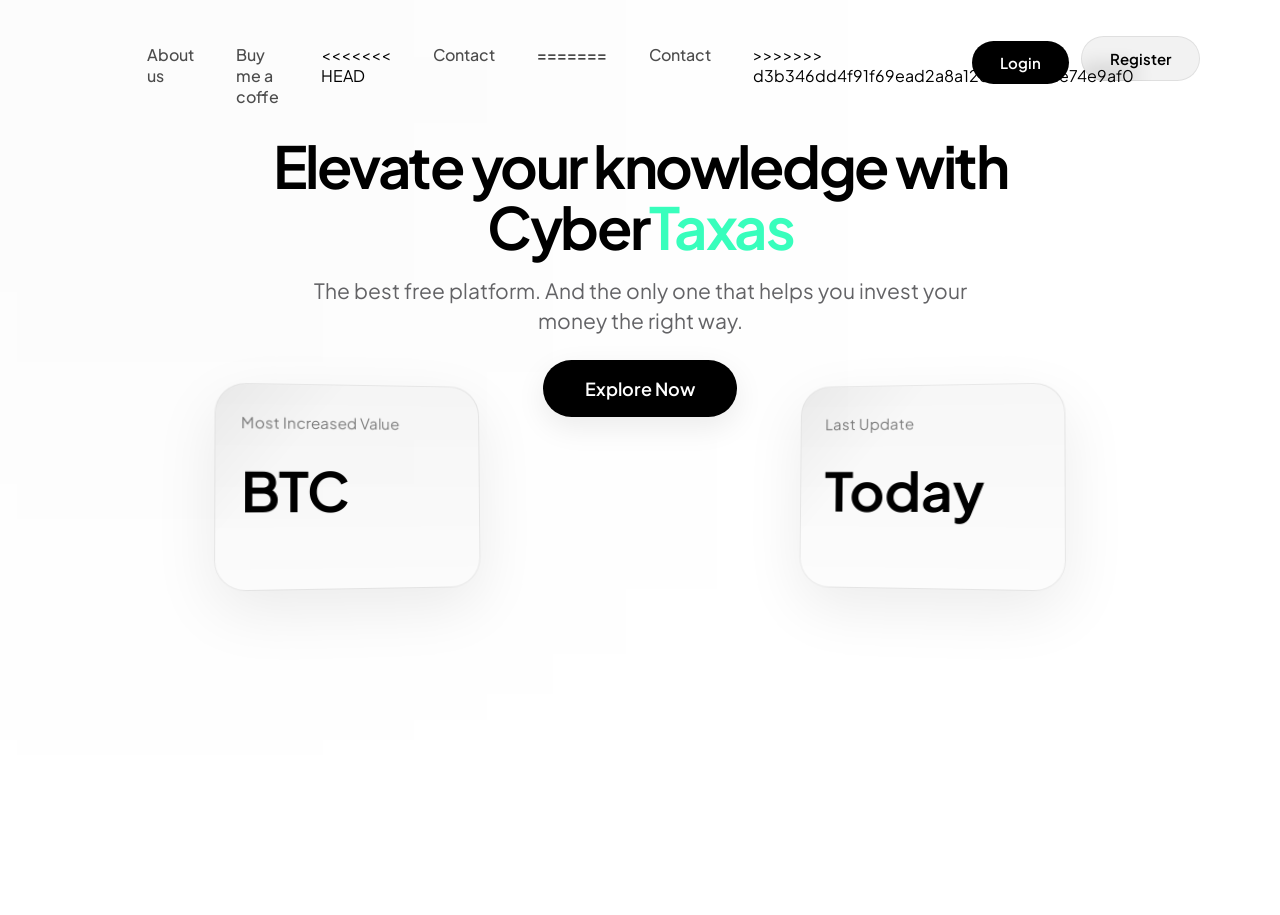
==== commit 35cb62b9: "Merge branch 'main' of https://github.com/leoonavas/CyberTaxas" ====
--- a/index.html
+++ b/index.html
@@ -20,7 +20,11 @@
         <nav class="links">
           <a href="aboutUs.html">About us</a>
           <a href="buyMeAcoffe.html"> Buy me a coffe</a>
+<<<<<<< HEAD
+          <a href="contact.html">Contact</a>
+=======
           <a href="#">Contact</a>
+>>>>>>> d3b346dd4f91f69ead2a8a12ea9ad28de74e9af0
         </nav>
 
         <div class="login-buttons">
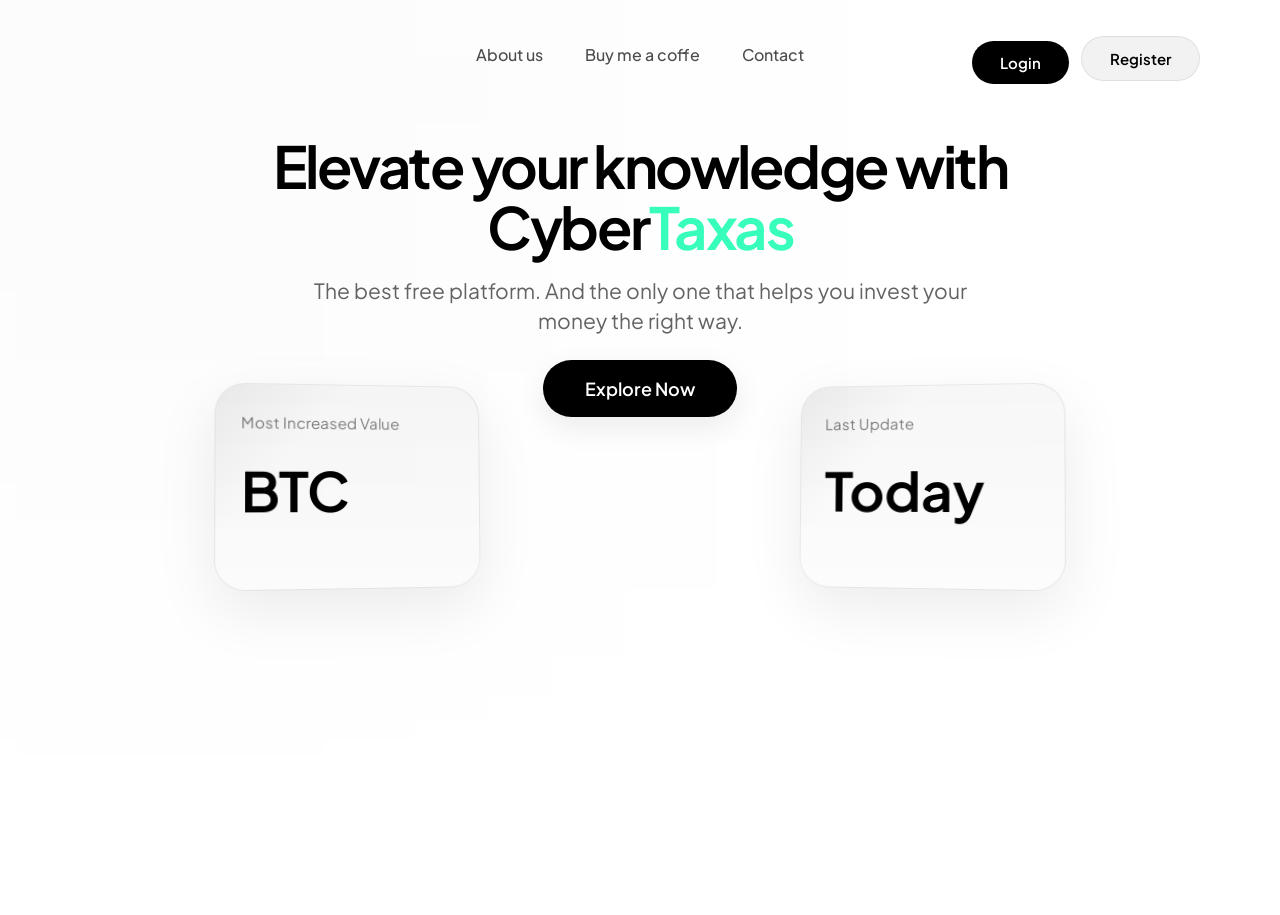
==== commit 54e7d809: "Resolve merge conflicts in HTML, CSS, and JS files" ====
--- a/index.html
+++ b/index.html
@@ -20,11 +20,7 @@
         <nav class="links">
           <a href="aboutUs.html">About us</a>
           <a href="buyMeAcoffe.html"> Buy me a coffe</a>
-<<<<<<< HEAD
           <a href="contact.html">Contact</a>
-=======
-          <a href="#">Contact</a>
->>>>>>> d3b346dd4f91f69ead2a8a12ea9ad28de74e9af0
         </nav>
 
         <div class="login-buttons">
